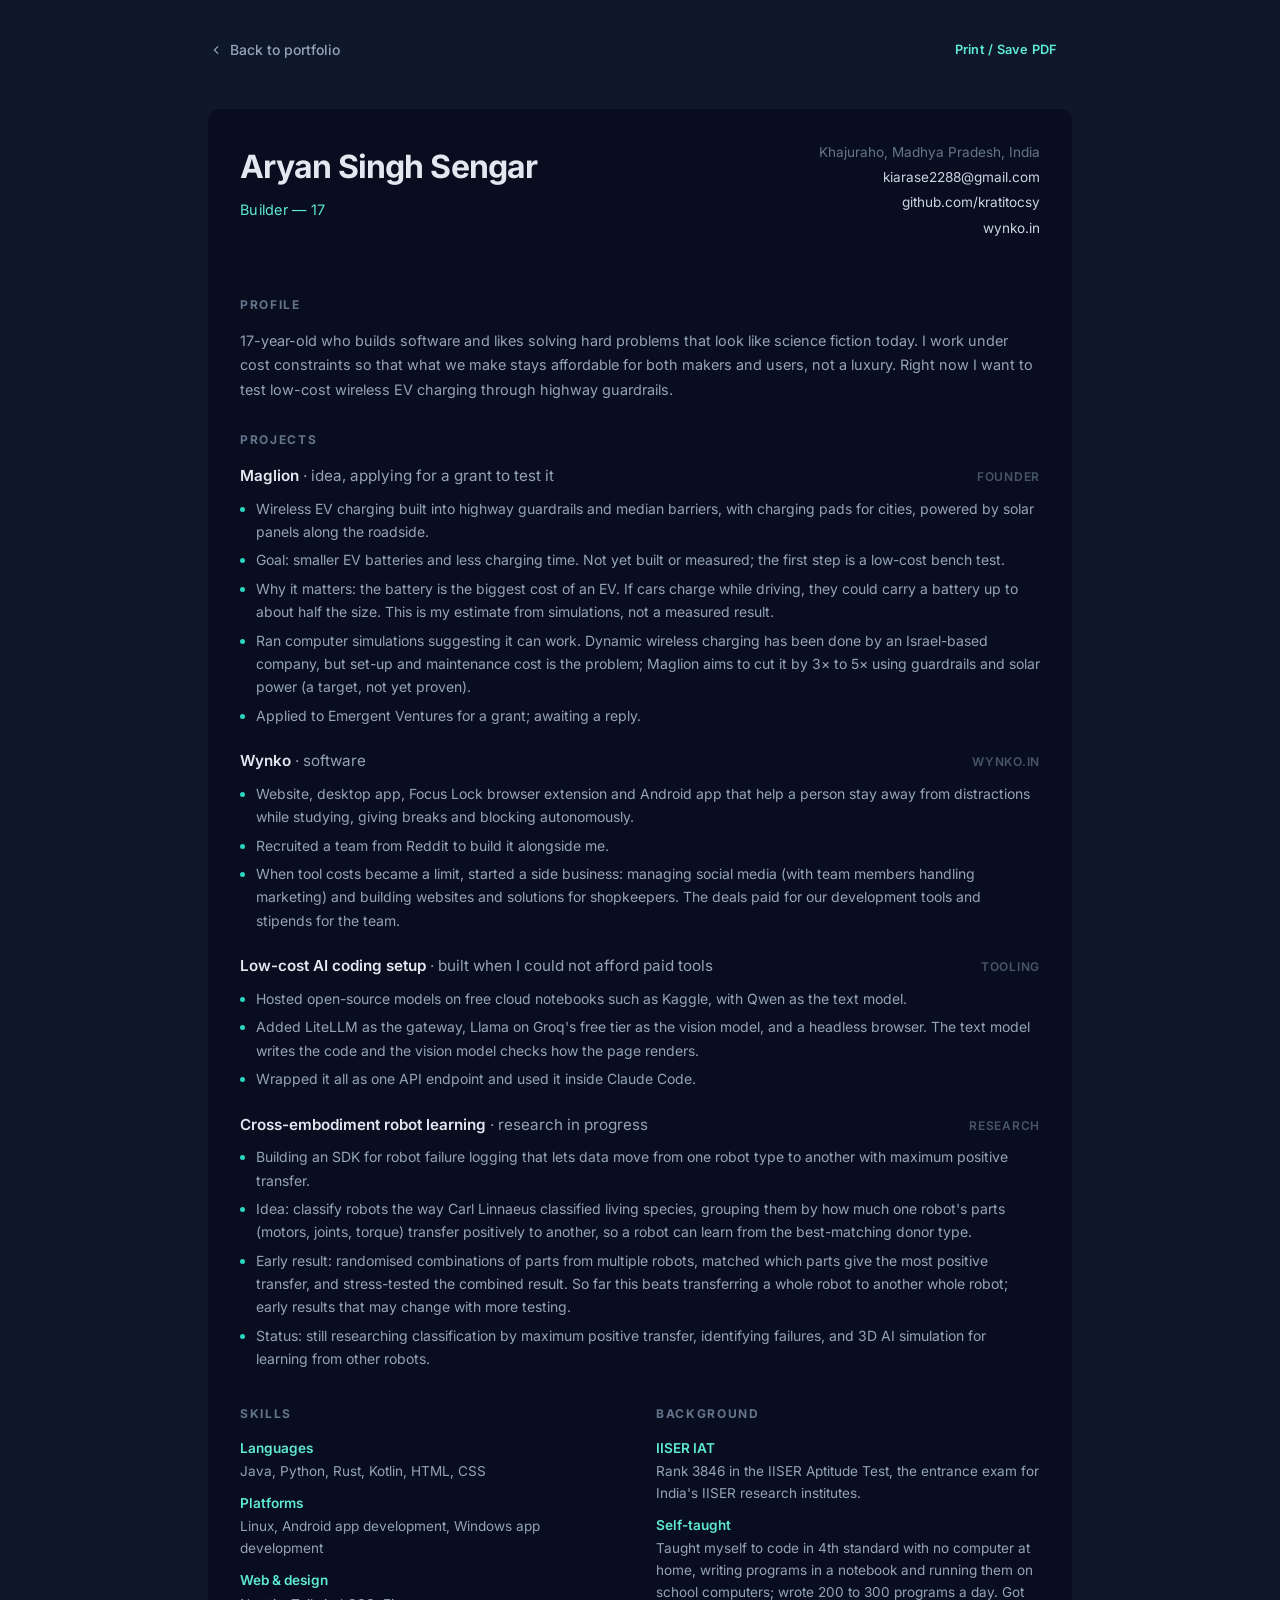
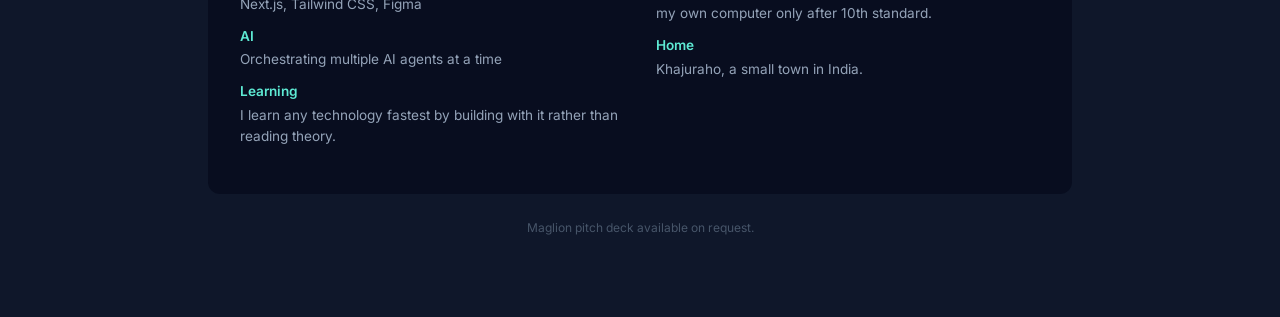
==== resume.html @ 1aa6e666 "Switch to sidebar layout with content from CV and Maglion deck New two-column design with a printabl" ====
<!DOCTYPE html>
<html lang="en">
<head>
  <meta charset="utf-8" />
  <meta name="viewport" content="width=device-width, initial-scale=1" />
  <title>Résumé — Aryan Singh Sengar</title>
  <meta name="description" content="Résumé of Aryan Singh Sengar: Maglion, Wynko, cross-embodiment robot learning, and a low-cost AI coding setup." />
  <meta name="theme-color" content="#0f172a" />
  <link rel="icon" type="image/svg+xml" href="favicon.svg" />
  <link rel="preload" href="assets/fonts/inter-var.woff2" as="font" type="font/woff2" crossorigin />
  <link rel="stylesheet" href="assets/css/style.css" />
  <link rel="stylesheet" href="assets/css/resume.css" />
</head>
<body class="resume-page">
  <div class="resume-shell">
    <a class="skip-link" href="#resume">Skip to Content</a>

    <nav class="resume-nav">
      <a href="index.html" class="resume-back">
        <svg xmlns="http://www.w3.org/2000/svg" viewBox="0 0 20 20" fill="currentColor" aria-hidden="true"><path d="M12.78 5.22a.75.75 0 0 1 0 1.06L9.06 10l3.72 3.72a.75.75 0 1 1-1.06 1.06l-4.25-4.25a.75.75 0 0 1 0-1.06l4.25-4.25a.75.75 0 0 1 1.06 0Z"/></svg>
        Back to portfolio
      </a>
      <button type="button" class="btn btn-primary" id="print-resume">Print / Save PDF</button>
    </nav>

    <main id="resume" class="resume">
      <header class="resume-head">
        <div>
          <h1>Aryan Singh Sengar</h1>
          <p class="resume-role">Builder — 17</p>
        </div>
        <ul class="resume-contact">
          <li>Khajuraho, Madhya Pradesh, India</li>
          <li><a href="mailto:kiarase2288@gmail.com">kiarase2288@gmail.com</a></li>
          <li><a href="https://github.com/kratitocsy" target="_blank" rel="noreferrer noopener">github.com/kratitocsy</a></li>
          <li><a href="https://wynko.in" target="_blank" rel="noreferrer noopener">wynko.in</a></li>
        </ul>
      </header>

      <section class="resume-section">
        <h2>Profile</h2>
        <p>
          17-year-old who builds software and likes solving hard problems that look like science
          fiction today. I work under cost constraints so that what we make stays affordable for
          both makers and users, not a luxury. Right now I want to test low-cost wireless EV
          charging through highway guardrails.
        </p>
      </section>

      <section class="resume-section">
        <h2>Projects</h2>

        <article class="resume-item">
          <div class="resume-item-head">
            <h3>Maglion <span>· idea, applying for a grant to test it</span></h3>
            <p>Founder</p>
          </div>
          <ul class="resume-bullets">
            <li>Wireless EV charging built into highway guardrails and median barriers, with charging pads for cities, powered by solar panels along the roadside.</li>
            <li>Goal: smaller EV batteries and less charging time. Not yet built or measured; the first step is a low-cost bench test.</li>
            <li>Why it matters: the battery is the biggest cost of an EV. If cars charge while driving, they could carry a battery up to about half the size. This is my estimate from simulations, not a measured result.</li>
            <li>Ran computer simulations suggesting it can work. Dynamic wireless charging has been done by an Israel-based company, but set-up and maintenance cost is the problem; Maglion aims to cut it by 3× to 5× using guardrails and solar power (a target, not yet proven).</li>
            <li>Applied to Emergent Ventures for a grant; awaiting a reply.</li>
          </ul>
        </article>

        <article class="resume-item">
          <div class="resume-item-head">
            <h3>Wynko <span>· software</span></h3>
            <p><a href="https://wynko.in" target="_blank" rel="noreferrer noopener">wynko.in</a></p>
          </div>
          <ul class="resume-bullets">
            <li>Website, desktop app, Focus Lock browser extension and Android app that help a person stay away from distractions while studying, giving breaks and blocking autonomously.</li>
            <li>Recruited a team from Reddit to build it alongside me.</li>
            <li>When tool costs became a limit, started a side business: managing social media (with team members handling marketing) and building websites and solutions for shopkeepers. The deals paid for our development tools and stipends for the team.</li>
          </ul>
        </article>

        <article class="resume-item">
          <div class="resume-item-head">
            <h3>Low-cost AI coding setup <span>· built when I could not afford paid tools</span></h3>
            <p>Tooling</p>
          </div>
          <ul class="resume-bullets">
            <li>Hosted open-source models on free cloud notebooks such as Kaggle, with Qwen as the text model.</li>
            <li>Added LiteLLM as the gateway, Llama on Groq's free tier as the vision model, and a headless browser. The text model writes the code and the vision model checks how the page renders.</li>
            <li>Wrapped it all as one API endpoint and used it inside Claude Code.</li>
          </ul>
        </article>

        <article class="resume-item">
          <div class="resume-item-head">
            <h3>Cross-embodiment robot learning <span>· research in progress</span></h3>
            <p>Research</p>
          </div>
          <ul class="resume-bullets">
            <li>Building an SDK for robot failure logging that lets data move from one robot type to another with maximum positive transfer.</li>
            <li>Idea: classify robots the way Carl Linnaeus classified living species, grouping them by how much one robot's parts (motors, joints, torque) transfer positively to another, so a robot can learn from the best-matching donor type.</li>
            <li>Early result: randomised combinations of parts from multiple robots, matched which parts give the most positive transfer, and stress-tested the combined result. So far this beats transferring a whole robot to another whole robot; early results that may change with more testing.</li>
            <li>Status: still researching classification by maximum positive transfer, identifying failures, and 3D AI simulation for learning from other robots.</li>
          </ul>
        </article>
      </section>

      <section class="resume-section resume-columns">
        <div>
          <h2>Skills</h2>
          <dl class="resume-skills">
            <dt>Languages</dt>
            <dd>Java, Python, Rust, Kotlin, HTML, CSS</dd>
            <dt>Platforms</dt>
            <dd>Linux, Android app development, Windows app development</dd>
            <dt>Web &amp; design</dt>
            <dd>Next.js, Tailwind CSS, Figma</dd>
            <dt>AI</dt>
            <dd>Orchestrating multiple AI agents at a time</dd>
            <dt>Learning</dt>
            <dd>I learn any technology fastest by building with it rather than reading theory.</dd>
          </dl>
        </div>
        <div>
          <h2>Background</h2>
          <dl class="resume-skills">
            <dt>IISER IAT</dt>
            <dd>Rank 3846 in the IISER Aptitude Test, the entrance exam for India's IISER research institutes.</dd>
            <dt>Self-taught</dt>
            <dd>Taught myself to code in 4th standard with no computer at home, writing programs in a notebook and running them on school computers; wrote 200 to 300 programs a day. Got my own computer only after 10th standard.</dd>
            <dt>Home</dt>
            <dd>Khajuraho, a small town in India.</dd>
          </dl>
        </div>
      </section>
    </main>

    <footer class="resume-footer">
      <p>Maglion pitch deck available on request.</p>
    </footer>
  </div>

  <script>
    document.getElementById('print-resume').addEventListener('click', function () {
      window.print();
    });
  </script>
</body>
</html>
---- assets/css/style.css ----
@font-face {
  font-family: 'Inter';
  font-style: normal;
  font-weight: 100 900;
  font-display: swap;
  src: url('../fonts/inter-var.woff2') format('woff2-variations');
}

:root {
  --slate-900: 15 23 42;
  --slate-800: 30 41 59;
  --slate-700: 51 65 85;
  --slate-600: 71 85 105;
  --slate-500: 100 116 139;
  --slate-400: 148 163 184;
  --slate-300: 203 213 225;
  --slate-200: 226 232 240;
  --teal-300: 94 234 212;
  --teal-400: 45 212 191;
  --teal-900: 19 78 74;

  --bg: rgb(var(--slate-900));
  --text: rgb(var(--slate-400));
  --text-strong: rgb(var(--slate-200));
  --accent: rgb(var(--teal-300));
  --rule: rgb(var(--slate-600));

  --shell-max: 1280px;
  --pad-x: 1.5rem;
  --pad-y: 3rem;

  --ease: cubic-bezier(0.22, 1, 0.36, 1);

  --arrow: url("data:image/svg+xml,%3Csvg xmlns='http://www.w3.org/2000/svg' viewBox='0 0 20 20'%3E%3Cpath fill='black' fill-rule='evenodd' d='M5.22 14.78a.75.75 0 0 0 1.06 0l7.22-7.22v5.69a.75.75 0 0 0 1.5 0v-7.5a.75.75 0 0 0-.75-.75h-7.5a.75.75 0 0 0 0 1.5h5.69l-7.22 7.22a.75.75 0 0 0 0 1.06Z' clip-rule='evenodd'/%3E%3C/svg%3E");
}

@media (min-width: 768px) {
  :root { --pad-x: 3rem; --pad-y: 4rem; }
}

*,
*::before,
*::after { box-sizing: border-box; }

html {
  line-height: 1.5;
  -webkit-text-size-adjust: 100%;
  scroll-behavior: smooth;
}

body {
  margin: 0;
  background-color: var(--bg);
  color: var(--text);
  font-family: 'Inter', -apple-system, BlinkMacSystemFont, 'Segoe UI', Helvetica, Arial, sans-serif;
  font-size: 1rem;
  line-height: 1.625;
  -webkit-font-smoothing: antialiased;
  -moz-osx-font-smoothing: grayscale;
  overflow-x: hidden;
}

::selection {
  background-color: rgb(var(--teal-300));
  color: rgb(var(--teal-900));
}

h1, h2, h3, p, ul, ol, figure { margin: 0; }
ul, ol { padding: 0; list-style: none; }
img { max-width: 100%; height: auto; display: block; }
a { color: inherit; text-decoration: none; }
button { font: inherit; color: inherit; background: none; border: 0; cursor: pointer; }

.sr-only {
  position: absolute;
  width: 1px;
  height: 1px;
  padding: 0;
  margin: -1px;
  overflow: hidden;
  clip: rect(0, 0, 0, 0);
  white-space: nowrap;
  border-width: 0;
}

.skip-link {
  position: absolute;
  left: 0;
  top: 0;
  z-index: 60;
  transform: translateY(-120%);
  background-color: #eab308;
  color: rgb(var(--slate-900));
  padding: 0.75rem 1rem;
  font-size: 0.875rem;
  font-weight: 700;
  text-transform: uppercase;
  letter-spacing: 0.1em;
  border-radius: 0.25rem;
  transition: transform 0.15s var(--ease);
}
.skip-link:focus-visible { transform: translateY(0); }

:focus-visible {
  outline: 2px solid rgb(var(--teal-300));
  outline-offset: 3px;
  border-radius: 2px;
}

.spotlight {
  pointer-events: none;
  position: fixed;
  inset: 0;
  z-index: 30;
  transition: background 300ms linear;
  background: radial-gradient(
    600px circle at var(--spot-x, 0px) var(--spot-y, 0px),
    rgba(29, 78, 216, 0.15),
    transparent 80%
  );
}

.shell {
  position: relative;
  margin: 0 auto;
  min-height: 100vh;
  max-width: var(--shell-max);
  padding: var(--pad-y) var(--pad-x);
}

.layout {
  animation: fade-up 0.8s var(--ease) both;
}

@keyframes fade-up {
  from { opacity: 0; transform: translateY(6px); }
  to { opacity: 1; transform: none; }
}

/* ---------- Masthead ---------- */

.masthead .name {
  font-size: 2.25rem;
  line-height: 1.1;
  font-weight: 700;
  letter-spacing: -0.025em;
  color: var(--text-strong);
}
.masthead .name a { color: inherit; }

.masthead .role {
  margin-top: 0.75rem;
  font-size: 1.125rem;
  font-weight: 500;
  letter-spacing: -0.025em;
  color: var(--text-strong);
}

.masthead .tagline {
  margin-top: 1rem;
  max-width: 20rem;
  line-height: 1.5;
}

.section-nav { display: none; }
.section-nav ul { margin-top: 4rem; width: max-content; }
.nav-link {
  display: flex;
  align-items: center;
  padding: 0.75rem 0;
}
.nav-indicator {
  margin-right: 1rem;
  display: block;
  height: 1px;
  width: 2rem;
  background-color: rgb(var(--slate-600));
  transition: width 0.2s var(--ease), background-color 0.2s var(--ease);
}
.nav-text {
  font-size: 0.75rem;
  font-weight: 700;
  line-height: 1rem;
  text-transform: uppercase;
  letter-spacing: 0.1em;
  color: rgb(var(--slate-500));
  transition: color 0.2s var(--ease);
}
.nav-link:hover .nav-indicator,
.nav-link:focus-visible .nav-indicator {
  width: 4rem;
  background-color: rgb(var(--slate-200));
}
.nav-link:hover .nav-text,
.nav-link:focus-visible .nav-text { color: var(--text-strong); }

.nav-link.is-active .nav-indicator {
  width: 4rem;
  background-color: rgb(var(--slate-200));
}
.nav-link.is-active .nav-text { color: var(--text-strong); }

.socials {
  margin-top: 2rem;
  margin-left: 0.25rem;
  display: flex;
  align-items: center;
  flex-wrap: wrap;
  gap: 0 1.25rem;
}
.socials li { flex-shrink: 0; }
.socials a {
  display: block;
  color: rgb(var(--slate-400));
  transition: color 0.2s var(--ease), transform 0.2s var(--ease);
}
.socials a:hover { color: var(--text-strong); transform: translateY(-2px); }
.socials svg { height: 1.5rem; width: 1.5rem; }

/* ---------- Content ---------- */

.content { padding-top: 6rem; }

.section {
  margin-bottom: 4rem;
  scroll-margin-top: 4rem;
}
.section:last-of-type { margin-bottom: 0; }

.section-head {
  position: sticky;
  top: 0;
  z-index: 20;
  margin: 0 calc(var(--pad-x) * -1) 1rem;
  width: 100vw;
  padding: 1.25rem var(--pad-x);
  background-color: rgba(var(--slate-900), 0.75);
  backdrop-filter: blur(12px);
  -webkit-backdrop-filter: blur(12px);
}
.section-head h2 {
  font-size: 0.875rem;
  font-weight: 700;
  line-height: 1.25rem;
  text-transform: uppercase;
  letter-spacing: 0.1em;
  color: var(--text-strong);
}

.prose p { margin-bottom: 1rem; }
.prose p:last-child { margin-bottom: 0; }
.prose a {
  font-weight: 500;
  color: var(--text-strong);
  transition: color 0.2s var(--ease);
}
.prose a:hover { color: var(--accent); }

/* ---------- Experience / Projects ---------- */

.entry-list > li { margin-bottom: 3rem; }
.entry-list > li:last-child { margin-bottom: 0; }

.entry,
.project,
.note {
  position: relative;
  transition: opacity 0.2s var(--ease);
}

.entry::before,
.project::before,
.note::before {
  content: "";
  position: absolute;
  inset: -1rem -1.5rem;
  z-index: 0;
  display: none;
  border-radius: 0.375rem;
  transition: background-color 0.2s var(--ease), box-shadow 0.2s var(--ease);
  pointer-events: none;
}

.entry { display: grid; gap: 0.5rem; padding-bottom: 0.25rem; }

.entry-date {
  z-index: 10;
  margin: 0.25rem 0 0.5rem;
  font-size: 0.75rem;
  font-weight: 600;
  line-height: 1rem;
  text-transform: uppercase;
  letter-spacing: 0.025em;
  color: rgb(var(--slate-500));
}

.entry-body { z-index: 10; }

.entry-link {
  display: inline-flex;
  align-items: baseline;
  font-weight: 500;
  line-height: 1.25;
  color: var(--text-strong);
}
.entry-link .entry-title { transition: color 0.2s var(--ease); }
.entry-link .entry-org { display: inline-block; }

.entry-link::after {
  content: "";
  display: inline-block;
  height: 0.72em;
  width: 0.72em;
  margin-left: 0.4rem;
  background-color: rgb(var(--slate-500));
  -webkit-mask: var(--arrow) center / contain no-repeat;
  mask: var(--arrow) center / contain no-repeat;
  transform: translateY(-0.05em);
  transition: transform 0.2s var(--ease), background-color 0.2s var(--ease);
}
.entry-link:hover::after,
.entry-link:focus-visible::after {
  transform: translate(-2px, -0.28em);
  background-color: var(--accent);
}

.entry-body h3,
.project-body h3,
.note-body h3 {
  font-size: 1rem;
  font-weight: 500;
  line-height: 1.375;
}
.entry-body > p { margin-top: 0.5rem; font-size: 0.875rem; line-height: 1.5; }

.pills {
  margin-top: 0.5rem;
  display: flex;
  flex-wrap: wrap;
}
.pills li {
  margin-right: 0.375rem;
  margin-top: 0.5rem;
  display: flex;
  align-items: center;
  border-radius: 9999px;
  background-color: rgba(var(--teal-400), 0.1);
  padding: 0.25rem 0.75rem;
  font-size: 0.75rem;
  font-weight: 500;
  line-height: 1.25rem;
  color: var(--accent);
}

.inline-link {
  position: relative;
  margin-top: 2rem;
  display: inline-flex;
  align-items: center;
  font-size: 0.875rem;
  font-weight: 600;
  color: var(--text-strong);
}
.inline-link span { display: inline-block; }
.inline-link svg {
  margin-left: 0.35rem;
  height: 0.875rem;
  width: 0.875rem;
  transition: transform 0.2s var(--ease);
}
.inline-link:hover { color: var(--accent); }
.inline-link:hover svg { transform: translate(2px, -2px); }

/* ---------- Projects ---------- */

.project { display: grid; gap: 1rem; padding-bottom: 0.25rem; }

.project-body { z-index: 10; }
.project-body p { margin-top: 0.5rem; font-size: 0.875rem; line-height: 1.5; }

.project-thumb {
  z-index: 10;
  width: 100%;
  aspect-ratio: 16 / 9;
  object-fit: cover;
  border-radius: 0.25rem;
  border: 2px solid rgba(var(--slate-200), 0.1);
  transition: border-color 0.2s var(--ease), transform 0.3s var(--ease);
}

.project:hover .project-thumb { border-color: rgba(var(--slate-200), 0.3); }

/* ---------- Notes ---------- */

.note { display: grid; grid-template-columns: 2fr 6fr; gap: 1rem; align-items: center; transition: opacity 0.2s var(--ease); }
.note-thumb {
  z-index: 10;
  width: 100%;
  aspect-ratio: 16 / 9;
  object-fit: cover;
  border-radius: 0.25rem;
  border: 2px solid rgba(var(--slate-200), 0.1);
  transition: border-color 0.2s var(--ease);
}
.note:hover .note-thumb { border-color: rgba(var(--slate-200), 0.3); }
.note-body { z-index: 10; }
.note-year {
  margin-top: -0.25rem;
  font-size: 0.875rem;
  font-weight: 600;
  line-height: 1.5rem;
}
.note-body h3 { margin-top: -0.25rem; }

/* ---------- Hover group dimming (pointer only) ---------- */

@media (min-width: 1024px) and (hover: hover) {
  .entry::before,
  .project::before,
  .note::before { display: block; }

  .entry-list:hover > li > .entry,
  .entry-list:hover > li > .project,
  .entry-list:hover > li > .note { opacity: 0.5; }

  .entry-list > li:hover > .entry,
  .entry-list > li:hover > .project,
  .entry-list > li:hover > .note { opacity: 1; }

  .entry-list > li:hover > .entry::before,
  .entry-list > li:hover > .project::before,
  .entry-list > li:hover > .note::before {
    background-color: rgba(var(--slate-800), 0.5);
    box-shadow: inset 0 1px 0 0 rgba(148, 163, 184, 0.1);
    filter: drop-shadow(0 10px 8px rgba(0, 0, 0, 0.04)) drop-shadow(0 4px 3px rgba(0, 0, 0, 0.1));
  }
}

/* ---------- Footer ---------- */

.site-footer {
  max-width: 28rem;
  margin-top: 4rem;
  padding-bottom: 4rem;
  font-size: 0.875rem;
  line-height: 1.6;
  color: rgb(var(--slate-500));
}
.site-footer a {
  font-weight: 500;
  color: rgb(var(--slate-400));
  transition: color 0.2s var(--ease);
}
.site-footer a:hover { color: var(--accent); }

.footer-status {
  margin-top: 1rem;
  display: flex;
  align-items: center;
  gap: 0.5rem;
  font-size: 0.75rem;
  letter-spacing: 0.05em;
  text-transform: uppercase;
  color: rgb(var(--slate-600));
}
.status-dot {
  height: 0.45rem;
  width: 0.45rem;
  border-radius: 9999px;
  background-color: rgb(var(--teal-400));
  box-shadow: 0 0 0 4px rgba(var(--teal-400), 0.15);
  animation: pulse 2.8s var(--ease) infinite;
}
@keyframes pulse {
  0%, 100% { box-shadow: 0 0 0 3px rgba(var(--teal-400), 0.16); }
  50% { box-shadow: 0 0 0 7px rgba(var(--teal-400), 0.03); }
}

/* ---------- Time travel ---------- */

.timetravel { position: fixed; right: 0.5rem; bottom: 0.5rem; z-index: 40; }

.timetravel-btn {
  display: inline-flex;
  align-items: center;
  padding: 1rem 0.5rem;
  color: rgb(var(--slate-400));
  transition: color 0.2s var(--ease), transform 0.3s var(--ease);
}
.timetravel-btn:hover { color: var(--accent); transform: translateY(-8px); }
.timetravel-orb {
  height: 2.6rem;
  width: 2.6rem;
  color: rgb(var(--teal-400));
  filter: drop-shadow(0 0 12px rgba(var(--teal-400), 0.45));
  animation: orbit 14s linear infinite;
}
@keyframes orbit { to { transform: rotate(360deg); } }

.dialog {
  width: min(34rem, calc(100vw - 2rem));
  padding: 0;
  border: 1px solid rgba(var(--slate-200), 0.12);
  border-radius: 0.75rem;
  background-color: rgba(2, 6, 23, 0.92);
  color: var(--text);
  box-shadow: 0 30px 80px -20px rgba(0, 0, 0, 0.8);
  opacity: 0;
  transform: translateY(12px) scale(0.98);
  transition: opacity 0.35s var(--ease), transform 0.35s var(--ease);
}
.dialog[open] { opacity: 1; transform: translateY(0) scale(1); }
.dialog::backdrop {
  background-color: rgba(2, 6, 23, 0.7);
  backdrop-filter: blur(6px);
  -webkit-backdrop-filter: blur(6px);
}

.dialog-inner { position: relative; padding: 2rem; }
.dialog-close {
  position: absolute;
  right: 1rem;
  top: 1rem;
  padding: 0.25rem;
  border-radius: 0.375rem;
  color: rgb(var(--slate-500));
  transition: color 0.2s var(--ease), background-color 0.2s var(--ease);
}
.dialog-close:hover { color: var(--text-strong); background-color: rgba(var(--slate-800), 0.8); }
.dialog-close svg { height: 1.25rem; width: 1.25rem; }

.dialog-eyebrow {
  font-size: 0.7rem;
  font-weight: 700;
  text-transform: uppercase;
  letter-spacing: 0.16em;
  color: var(--accent);
}
.dialog h2 {
  margin-top: 0.5rem;
  font-size: 1.5rem;
  font-weight: 600;
  letter-spacing: -0.02em;
  color: var(--text-strong);
}
.dialog-copy { margin-top: 0.75rem; font-size: 0.9rem; }

.timeline { margin-top: 1.5rem; border-left: 1px solid rgba(var(--slate-700), 0.9); }
.timeline li {
  position: relative;
  padding: 0 0 1rem 1.25rem;
  font-size: 0.875rem;
}
.timeline li::before {
  content: "";
  position: absolute;
  left: -3px;
  top: 0.55rem;
  height: 5px;
  width: 5px;
  border-radius: 9999px;
  background-color: rgb(var(--slate-600));
}
.timeline li:last-child { padding-bottom: 0; }
.timeline li:last-child::before { background-color: var(--accent); }
.timeline span {
  display: block;
  font-size: 0.7rem;
  font-weight: 700;
  letter-spacing: 0.12em;
  color: rgb(var(--slate-500));
}
.timeline p { margin-top: 0.15rem; }
.timeline code {
  font-family: ui-monospace, SFMono-Regular, Menlo, monospace;
  font-size: 0.8em;
  color: var(--accent);
}

.dialog-actions { margin-top: 1.75rem; display: flex; flex-wrap: wrap; gap: 0.75rem; }
.btn {
  border-radius: 0.375rem;
  padding: 0.5rem 0.9rem;
  font-size: 0.8rem;
  font-weight: 600;
  letter-spacing: 0.02em;
  transition: background-color 0.2s var(--ease), color 0.2s var(--ease), border-color 0.2s var(--ease);
}
.btn-primary {
  background-color: rgba(var(--teal-400), 0.12);
  color: var(--accent);
  border: 1px solid rgba(var(--teal-400), 0.35);
}
.btn-primary:hover { background-color: rgba(var(--teal-400), 0.22); }
.btn-primary[aria-pressed="true"] {
  background-color: rgb(var(--teal-300));
  color: rgb(var(--teal-900));
  border-color: rgb(var(--teal-300));
}
.btn-ghost {
  border: 1px solid rgba(var(--slate-600), 0.7);
  color: rgb(var(--slate-300));
}
.btn-ghost:hover { border-color: rgb(var(--slate-400)); color: var(--text-strong); }

/* ---------- CRT retro mode ---------- */

body.retro {
  --bg: #04150f;
  --text: #7dffb2;
  --text-strong: #c7ffdd;
  --accent: #7dffb2;
}
body.retro .shell,
body.retro .timetravel {
  text-shadow: 0 0 6px rgba(125, 255, 178, 0.45);
}
body.retro::after {
  content: "";
  position: fixed;
  inset: 0;
  z-index: 50;
  pointer-events: none;
  background: repeating-linear-gradient(
    to bottom,
    rgba(0, 0, 0, 0.22) 0px,
    rgba(0, 0, 0, 0.22) 1px,
    transparent 1px,
    transparent 3px
  );
  mix-blend-mode: multiply;
}
body.retro .spotlight { background: radial-gradient(700px circle at 50% 0%, rgba(45, 212, 191, 0.12), transparent 70%); }
body.retro .pills li { background-color: rgba(125, 255, 178, 0.12); }

/* ---------- Responsive ---------- */

@media (min-width: 640px) {
  .masthead .name { font-size: 3rem; }
  .masthead .role { font-size: 1.25rem; }
  .section { margin-bottom: 6rem; }
  .entry { grid-template-columns: repeat(8, minmax(0, 1fr)); column-gap: 2rem; }
  .entry-date { grid-column: span 2; }
  .entry-body { grid-column: span 6; }
  .project { grid-template-columns: repeat(8, minmax(0, 1fr)); column-gap: 2rem; }
  .project-body { order: 2; grid-column: span 6; }
  .project-thumb { order: 1; grid-column: span 2; transform: translateY(0.25rem); }
  .site-footer { padding-bottom: 0; }
}

@media (min-width: 768px) {
  .section { margin-bottom: 6rem; }
  .project, .entry { column-gap: 1rem; }
}

@media (min-width: 1024px) {
  .shell { padding-top: 0; padding-bottom: 0; }
  .layout {
    display: flex;
    justify-content: space-between;
    gap: 1rem;
  }

  .masthead {
    position: sticky;
    top: 0;
    display: flex;
    flex-direction: column;
    justify-content: space-between;
    max-height: 100vh;
    width: 48%;
    padding: 6rem 0;
    flex-shrink: 0;
  }
  .section-nav { display: block; }

  .spotlight { position: absolute; }

  .content {
    width: 52%;
    padding: 6rem 0;
  }

  .section { margin-bottom: 9rem; scroll-margin-top: 6rem; }
  .section-head {
    position: relative;
    top: auto;
    margin: 0;
    width: 100%;
    padding: 0;
    background: none;
    backdrop-filter: none;
    -webkit-backdrop-filter: none;
    opacity: 0;
    height: 0;
    overflow: hidden;
  }

  .entry::before,
  .project::before,
  .note::before { inset: -1rem -1.5rem; }

  .timetravel { right: 0; bottom: 0; }
}

@media (min-width: 1280px) {
  .section-head { opacity: 0; }
}

@media (prefers-reduced-motion: reduce) {
  html { scroll-behavior: auto; }
  *, *::before, *::after {
    animation-duration: 0.001ms !important;
    animation-iteration-count: 1 !important;
    transition-duration: 0.001ms !important;
  }
}

/* ---------- Story entries (no thumbnail) ---------- */

.note.no-thumb { grid-template-columns: 1fr; }
.note-body p:not(.note-year) { margin-top: 0.5rem; font-size: 0.875rem; line-height: 1.5; }
---- assets/css/resume.css ----
.resume-page {
  background-color: var(--bg);
  color: var(--text);
}

.resume-shell {
  margin: 0 auto;
  max-width: 60rem;
  padding: 2rem var(--pad-x) 5rem;
}

.resume-nav {
  display: flex;
  align-items: center;
  justify-content: space-between;
  gap: 1rem;
  padding-bottom: 2.5rem;
  flex-wrap: wrap;
}

.resume-back {
  display: inline-flex;
  align-items: center;
  gap: 0.35rem;
  font-size: 0.875rem;
  font-weight: 500;
  color: rgb(var(--slate-400));
  transition: color 0.2s var(--ease);
}
.resume-back:hover { color: var(--accent); }
.resume-back svg { height: 1rem; width: 1rem; }

.resume {
  border: 1px solid rgba(var(--slate-200), 0.1);
  border-radius: 0.75rem;
  background-color: rgba(2, 6, 23, 0.55);
  padding: 2rem;
}

.resume-head {
  display: flex;
  flex-wrap: wrap;
  align-items: flex-start;
  justify-content: space-between;
  gap: 1.5rem;
  padding-bottom: 1.75rem;
  border-bottom: 1px solid rgba(var(--slate-700), 0.8);
}

.resume-head h1 {
  font-size: 2rem;
  font-weight: 700;
  letter-spacing: -0.03em;
  color: var(--text-strong);
}
.resume-role {
  margin-top: 0.35rem;
  font-size: 0.9rem;
  letter-spacing: 0.02em;
  color: var(--accent);
}

.resume-contact {
  display: grid;
  gap: 0.2rem;
  font-size: 0.85rem;
  text-align: right;
  color: rgb(var(--slate-500));
}
.resume-contact a { color: rgb(var(--slate-300)); }
.resume-contact a:hover { color: var(--accent); }

.resume-section { padding-top: 1.75rem; }
.resume-section h2 {
  font-size: 0.75rem;
  font-weight: 700;
  text-transform: uppercase;
  letter-spacing: 0.14em;
  color: rgb(var(--slate-500));
  margin-bottom: 0.9rem;
}
.resume-section > p { font-size: 0.9rem; line-height: 1.7; }

.resume-item { margin-bottom: 1.4rem; }
.resume-item:last-child { margin-bottom: 0; }

.resume-item-head {
  display: flex;
  flex-wrap: wrap;
  align-items: baseline;
  justify-content: space-between;
  gap: 0.5rem;
}
.resume-item-head h3 {
  font-size: 0.95rem;
  font-weight: 600;
  color: var(--text-strong);
}
.resume-item-head h3 span { font-weight: 400; color: rgb(var(--slate-400)); }
.resume-item-head p {
  font-size: 0.75rem;
  font-weight: 600;
  text-transform: uppercase;
  letter-spacing: 0.06em;
  color: rgb(var(--slate-600));
}

.resume-bullets {
  margin: 0.5rem 0 0;
  padding-left: 1rem;
  list-style: disc;
  font-size: 0.875rem;
  line-height: 1.65;
}
.resume-bullets li { margin-bottom: 0.35rem; }
.resume-bullets li::marker { color: rgb(var(--teal-400)); }

.resume-text { margin-top: 0.4rem; font-size: 0.875rem; line-height: 1.65; }

.resume-columns {
  display: grid;
  gap: 2rem;
  grid-template-columns: repeat(auto-fit, minmax(18rem, 1fr));
}

.resume-skills { font-size: 0.85rem; line-height: 1.6; }
.resume-skills dt {
  margin-top: 0.65rem;
  font-weight: 600;
  color: var(--accent);
}
.resume-skills dt:first-child { margin-top: 0; }
.resume-skills dd { margin: 0.1rem 0 0; color: rgb(var(--slate-400)); }

.resume-footer {
  padding-top: 1.5rem;
  font-size: 0.75rem;
  text-align: center;
  color: rgb(var(--slate-600));
}

@media print {
  :root { --bg: #ffffff; --text: #334155; --text-strong: #0f172a; --accent: #0f766e; }
  .resume-page { background: #fff; }
  .resume-nav, .resume-footer { display: none; }
  .resume-shell { max-width: none; padding: 0; }
  .resume { border: 0; border-radius: 0; background: #fff; padding: 0; }
  .resume-head { border-bottom: 1px solid #cbd5e1; }
  .resume-section { break-inside: avoid; }
  .resume-item { break-inside: avoid; }
  a { text-decoration: none; color: inherit; }
}
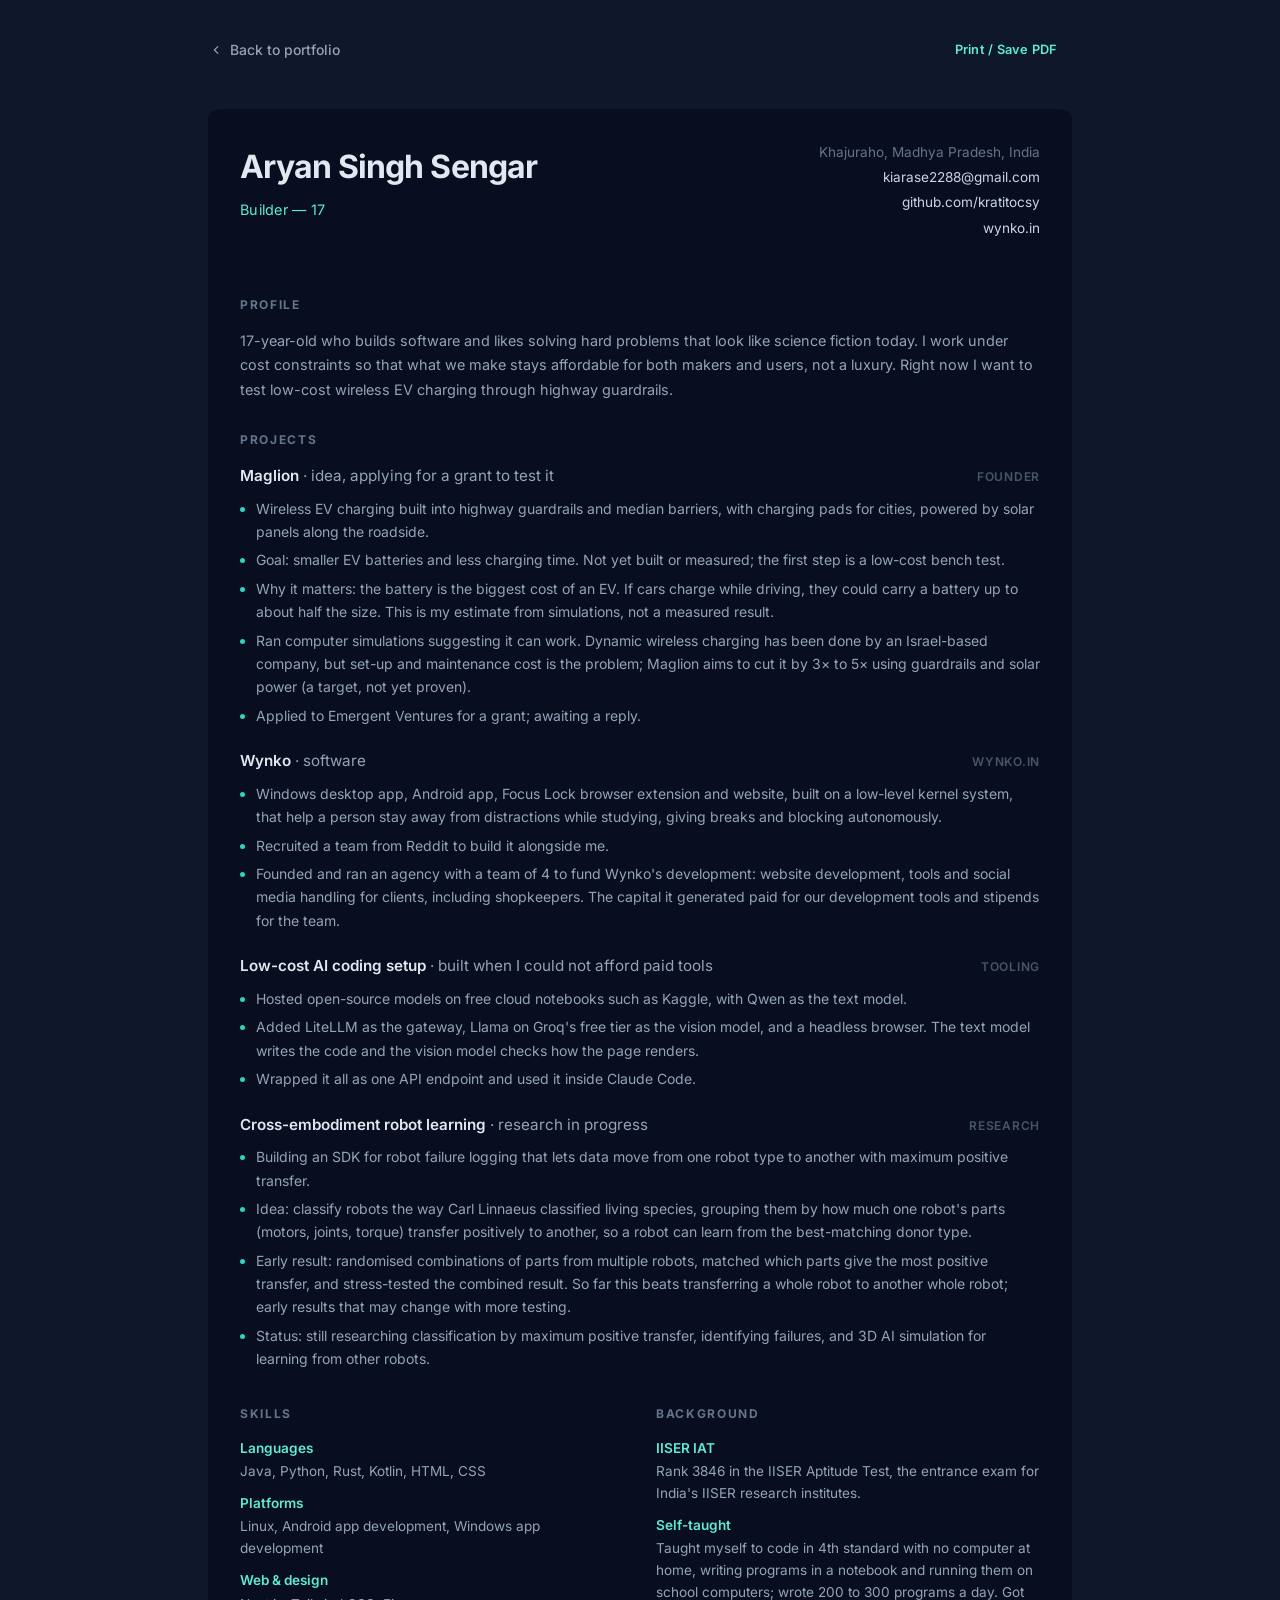
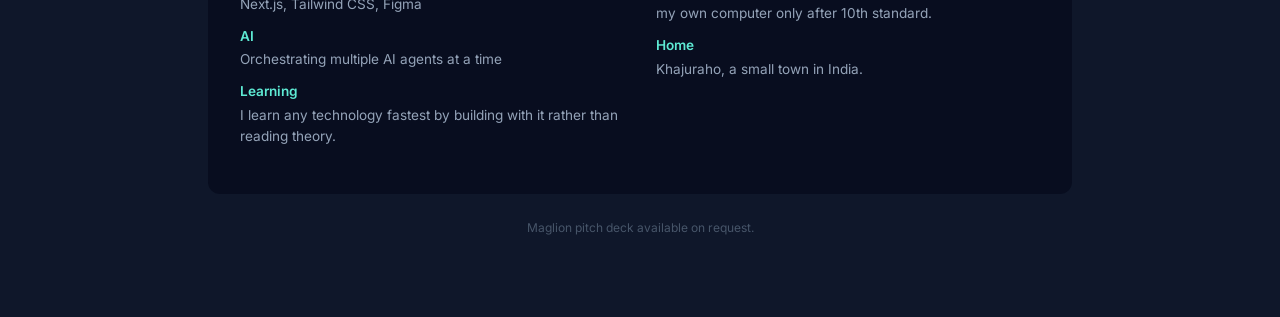
==== commit 5ed831b7: "Add agency and Wynko platform details Agency with a team of 4 funded Wynko's development; Wynko span" ====
--- a/resume.html
+++ b/resume.html
@@ -70,9 +70,9 @@
             <p><a href="https://wynko.in" target="_blank" rel="noreferrer noopener">wynko.in</a></p>
           </div>
           <ul class="resume-bullets">
-            <li>Website, desktop app, Focus Lock browser extension and Android app that help a person stay away from distractions while studying, giving breaks and blocking autonomously.</li>
+            <li>Windows desktop app, Android app, Focus Lock browser extension and website, built on a low-level kernel system, that help a person stay away from distractions while studying, giving breaks and blocking autonomously.</li>
             <li>Recruited a team from Reddit to build it alongside me.</li>
-            <li>When tool costs became a limit, started a side business: managing social media (with team members handling marketing) and building websites and solutions for shopkeepers. The deals paid for our development tools and stipends for the team.</li>
+            <li>Founded and ran an agency with a team of 4 to fund Wynko's development: website development, tools and social media handling for clients, including shopkeepers. The capital it generated paid for our development tools and stipends for the team.</li>
           </ul>
         </article>
 
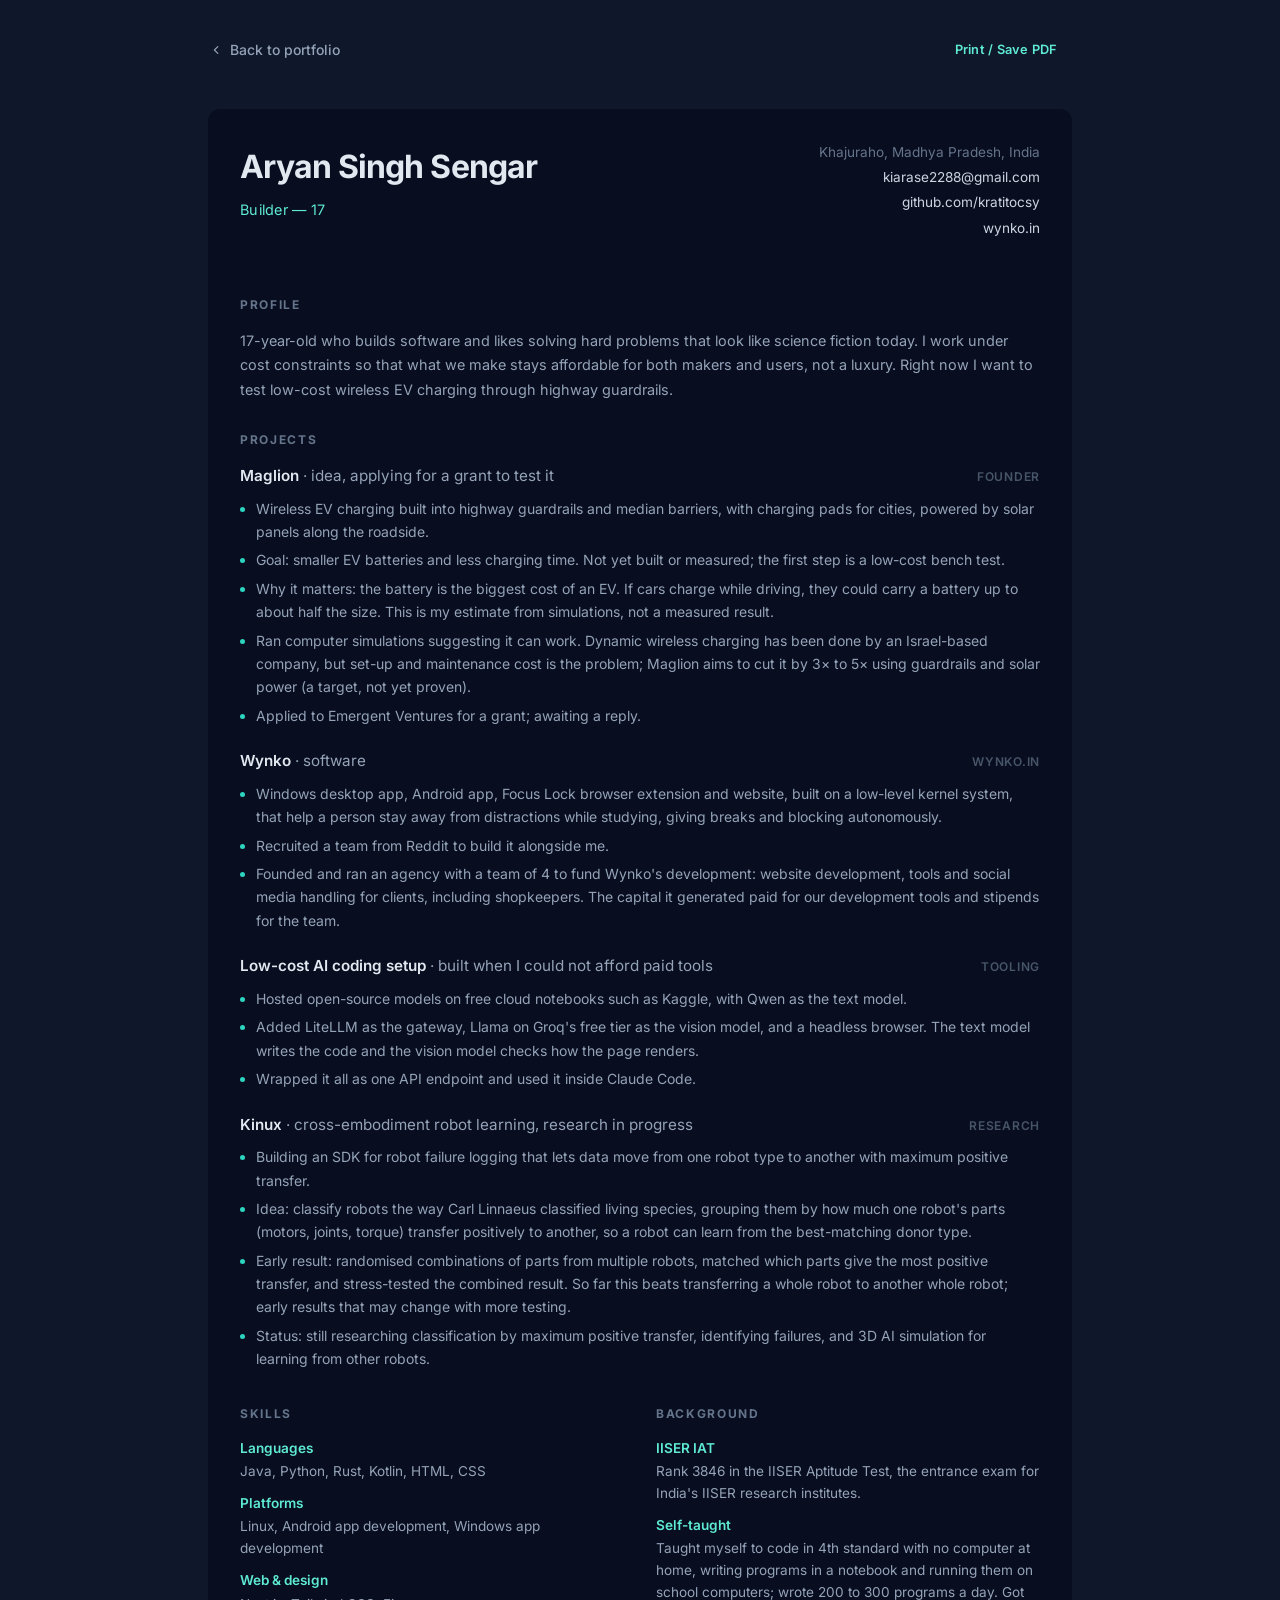
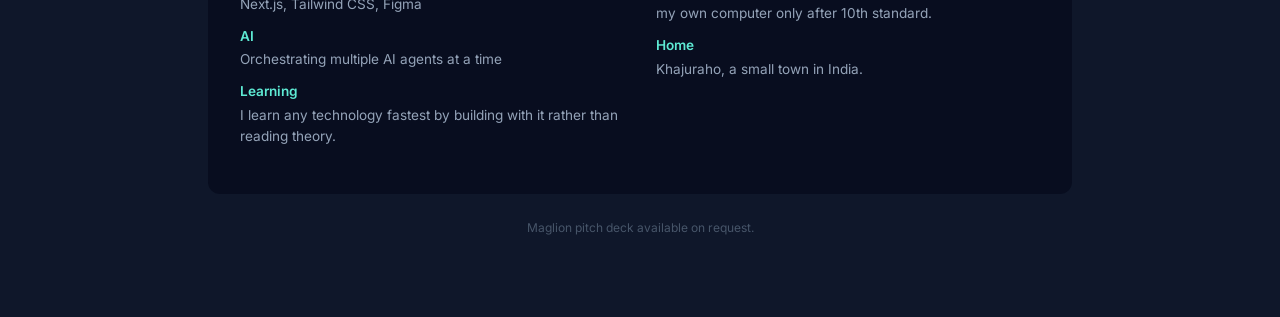
==== commit 8db3374e: "Name the robot learning research Kinux and add its logo Co-Authored-By: Claude Opus 5.5 <noreply@ant" ====
--- a/resume.html
+++ b/resume.html
@@ -4,7 +4,7 @@
   <meta charset="utf-8" />
   <meta name="viewport" content="width=device-width, initial-scale=1" />
   <title>Résumé — Aryan Singh Sengar</title>
-  <meta name="description" content="Résumé of Aryan Singh Sengar: Maglion, Wynko, cross-embodiment robot learning, and a low-cost AI coding setup." />
+  <meta name="description" content="Résumé of Aryan Singh Sengar: Maglion, Wynko, Kinux (cross-embodiment robot learning), and a low-cost AI coding setup." />
   <meta name="theme-color" content="#0f172a" />
   <link rel="icon" type="image/svg+xml" href="favicon.svg" />
   <link rel="preload" href="assets/fonts/inter-var.woff2" as="font" type="font/woff2" crossorigin />
@@ -90,7 +90,7 @@
 
         <article class="resume-item">
           <div class="resume-item-head">
-            <h3>Cross-embodiment robot learning <span>· research in progress</span></h3>
+            <h3>Kinux <span>· cross-embodiment robot learning, research in progress</span></h3>
             <p>Research</p>
           </div>
           <ul class="resume-bullets">
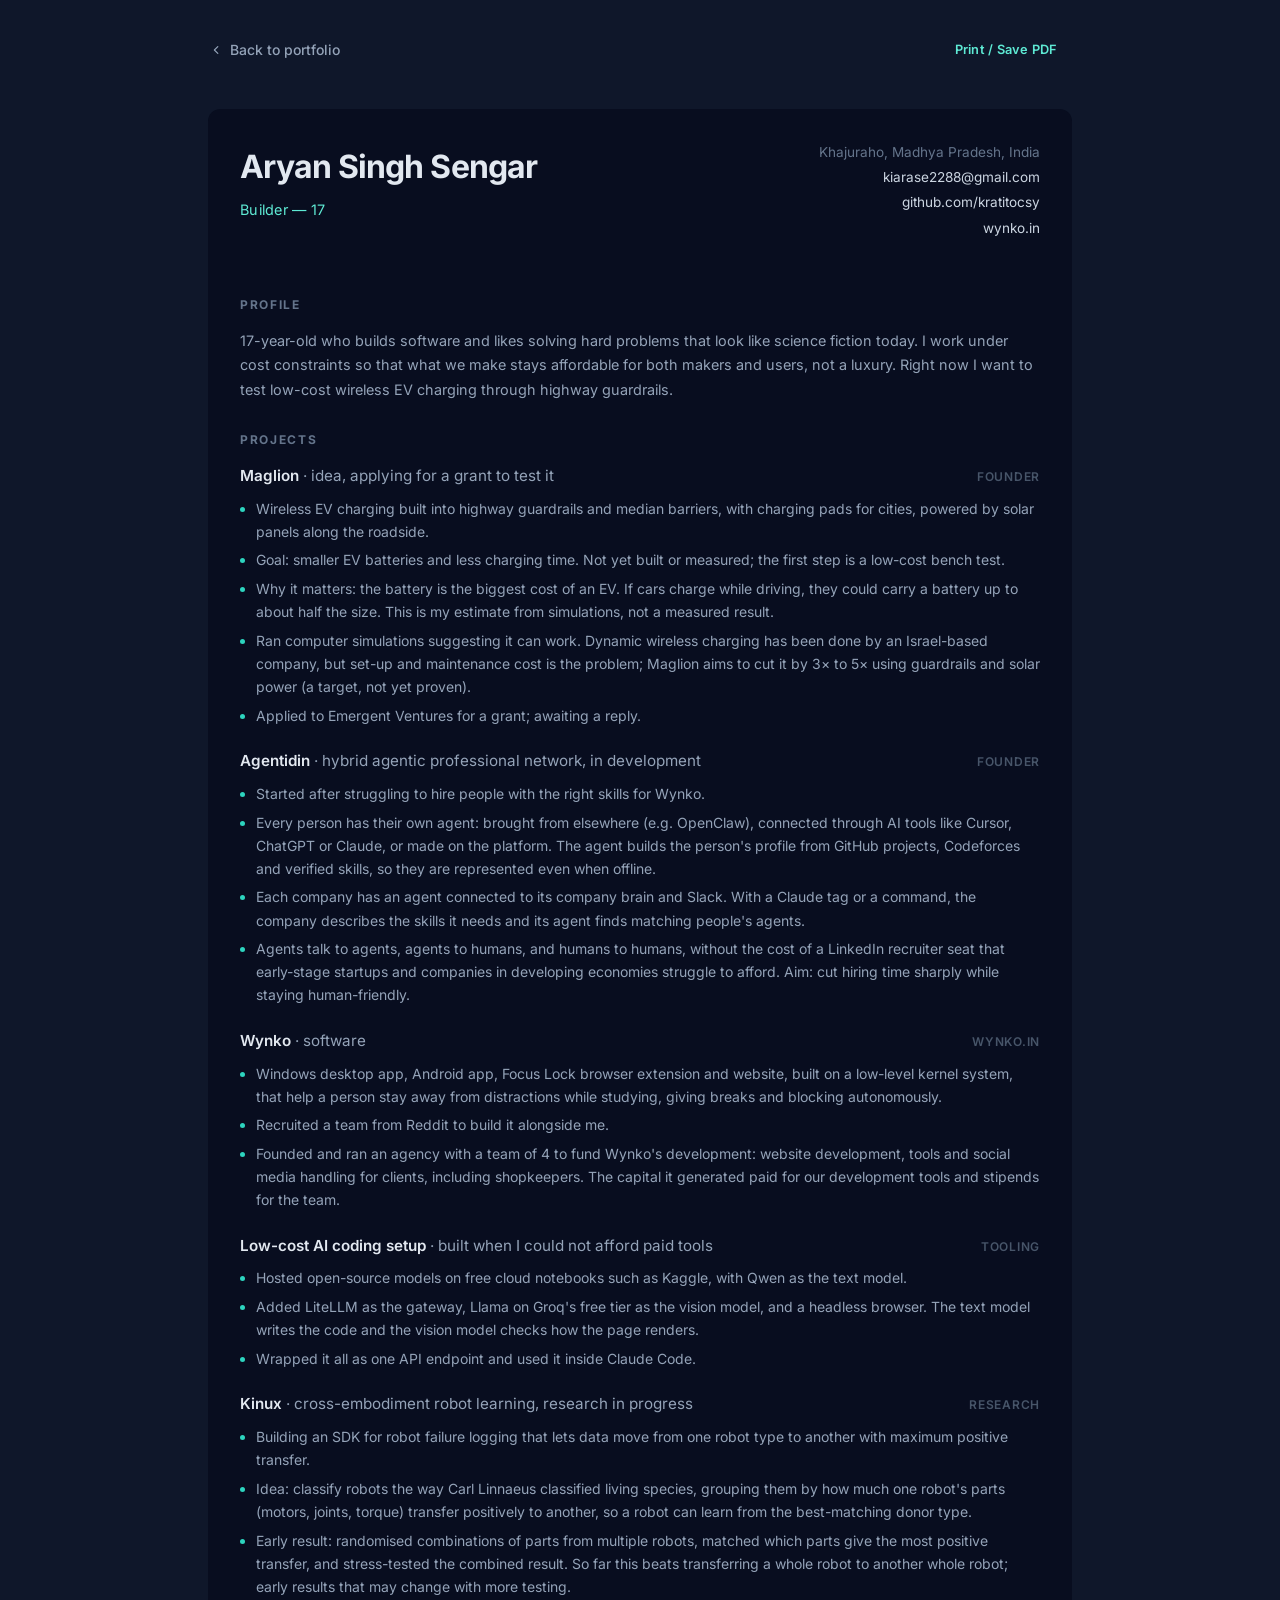
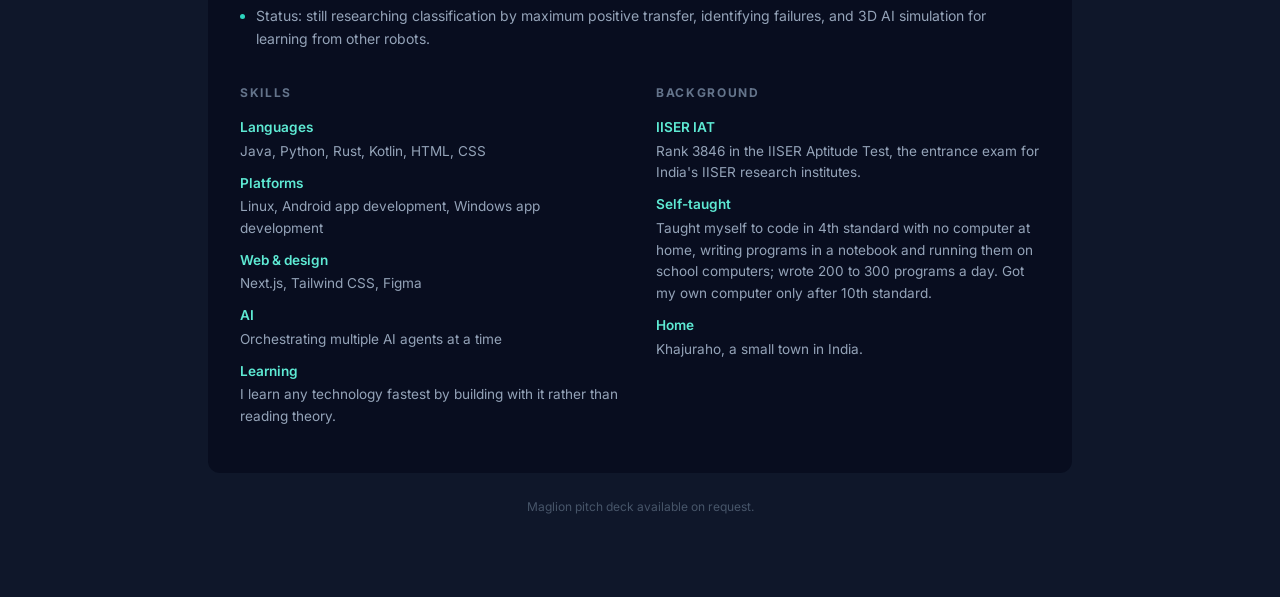
==== commit f3ae4ba0: "Add Agentidin, a hybrid agentic professional network New project and experience entries, logo with t" ====
--- a/resume.html
+++ b/resume.html
@@ -4,7 +4,7 @@
   <meta charset="utf-8" />
   <meta name="viewport" content="width=device-width, initial-scale=1" />
   <title>Résumé — Aryan Singh Sengar</title>
-  <meta name="description" content="Résumé of Aryan Singh Sengar: Maglion, Wynko, Kinux (cross-embodiment robot learning), and a low-cost AI coding setup." />
+  <meta name="description" content="Résumé of Aryan Singh Sengar: Maglion, Agentidin, Wynko, Kinux (cross-embodiment robot learning), and a low-cost AI coding setup." />
   <meta name="theme-color" content="#0f172a" />
   <link rel="icon" type="image/svg+xml" href="favicon.svg" />
   <link rel="preload" href="assets/fonts/inter-var.woff2" as="font" type="font/woff2" crossorigin />
@@ -61,6 +61,19 @@
             <li>Why it matters: the battery is the biggest cost of an EV. If cars charge while driving, they could carry a battery up to about half the size. This is my estimate from simulations, not a measured result.</li>
             <li>Ran computer simulations suggesting it can work. Dynamic wireless charging has been done by an Israel-based company, but set-up and maintenance cost is the problem; Maglion aims to cut it by 3× to 5× using guardrails and solar power (a target, not yet proven).</li>
             <li>Applied to Emergent Ventures for a grant; awaiting a reply.</li>
+          </ul>
+        </article>
+
+        <article class="resume-item">
+          <div class="resume-item-head">
+            <h3>Agentidin <span>· hybrid agentic professional network, in development</span></h3>
+            <p>Founder</p>
+          </div>
+          <ul class="resume-bullets">
+            <li>Started after struggling to hire people with the right skills for Wynko.</li>
+            <li>Every person has their own agent: brought from elsewhere (e.g. OpenClaw), connected through AI tools like Cursor, ChatGPT or Claude, or made on the platform. The agent builds the person's profile from GitHub projects, Codeforces and verified skills, so they are represented even when offline.</li>
+            <li>Each company has an agent connected to its company brain and Slack. With a Claude tag or a command, the company describes the skills it needs and its agent finds matching people's agents.</li>
+            <li>Agents talk to agents, agents to humans, and humans to humans, without the cost of a LinkedIn recruiter seat that early-stage startups and companies in developing economies struggle to afford. Aim: cut hiring time sharply while staying human-friendly.</li>
           </ul>
         </article>
 
--- a/assets/css/style.css
+++ b/assets/css/style.css
@@ -720,3 +720,7 @@
 
 .note.no-thumb { grid-template-columns: 1fr; }
 .note-body p:not(.note-year) { margin-top: 0.5rem; font-size: 0.875rem; line-height: 1.5; }
+
+/* Logo thumbnails sit straight on the page, no frame */
+.project-thumb.logo-thumb { object-fit: contain; border-color: transparent; }
+.project:hover .project-thumb.logo-thumb { border-color: transparent; }
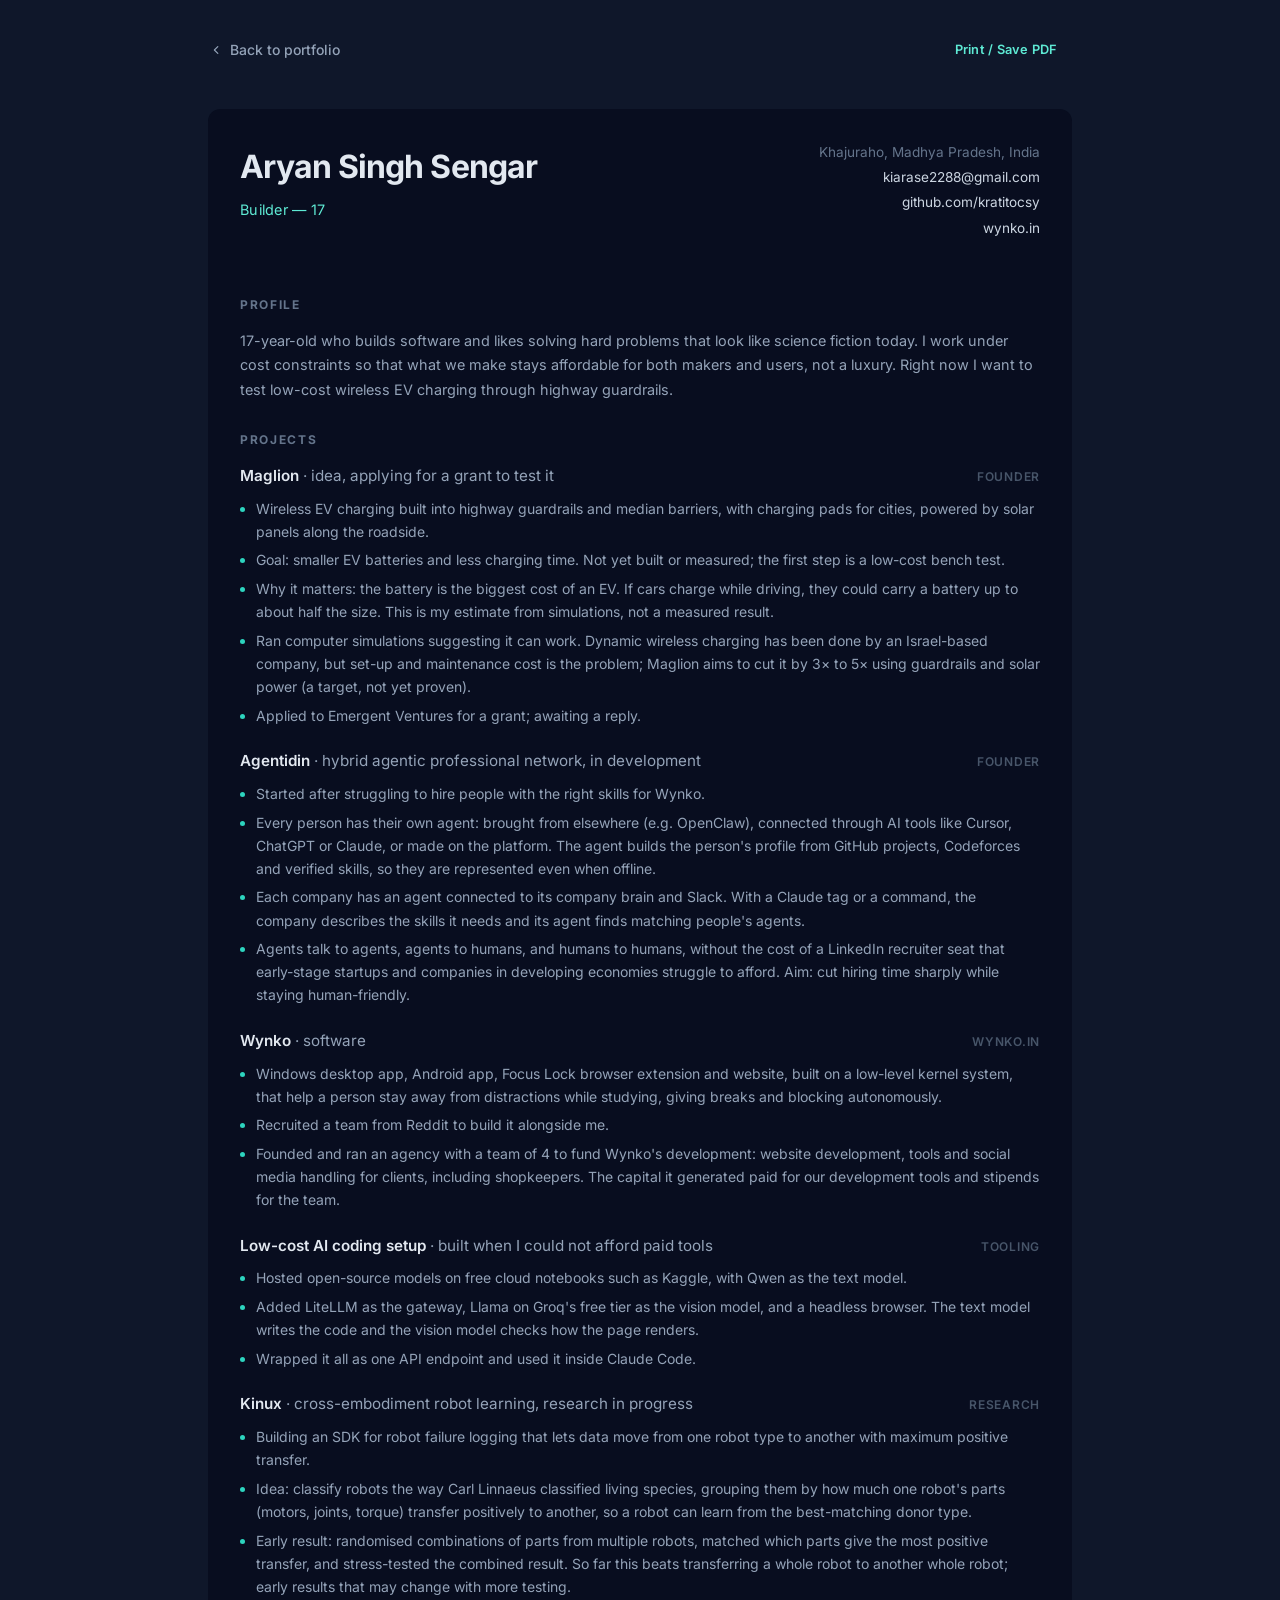
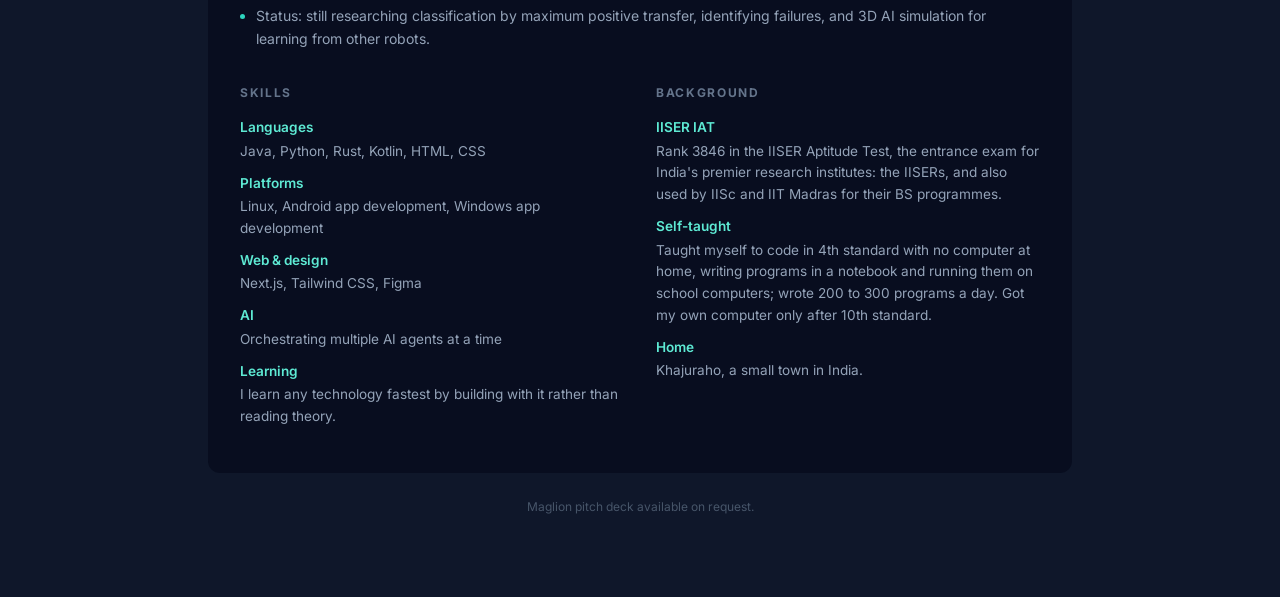
==== commit 62bc4c8d: "Describe IAT as entrance exam for premier research institutes Co-Authored-By: Claude Opus 5.5 <norep" ====
--- a/resume.html
+++ b/resume.html
@@ -135,7 +135,7 @@
           <h2>Background</h2>
           <dl class="resume-skills">
             <dt>IISER IAT</dt>
-            <dd>Rank 3846 in the IISER Aptitude Test, the entrance exam for India's IISER research institutes.</dd>
+            <dd>Rank 3846 in the IISER Aptitude Test, the entrance exam for India's premier research institutes: the IISERs, and also used by IISc and IIT Madras for their BS programmes.</dd>
             <dt>Self-taught</dt>
             <dd>Taught myself to code in 4th standard with no computer at home, writing programs in a notebook and running them on school computers; wrote 200 to 300 programs a day. Got my own computer only after 10th standard.</dd>
             <dt>Home</dt>
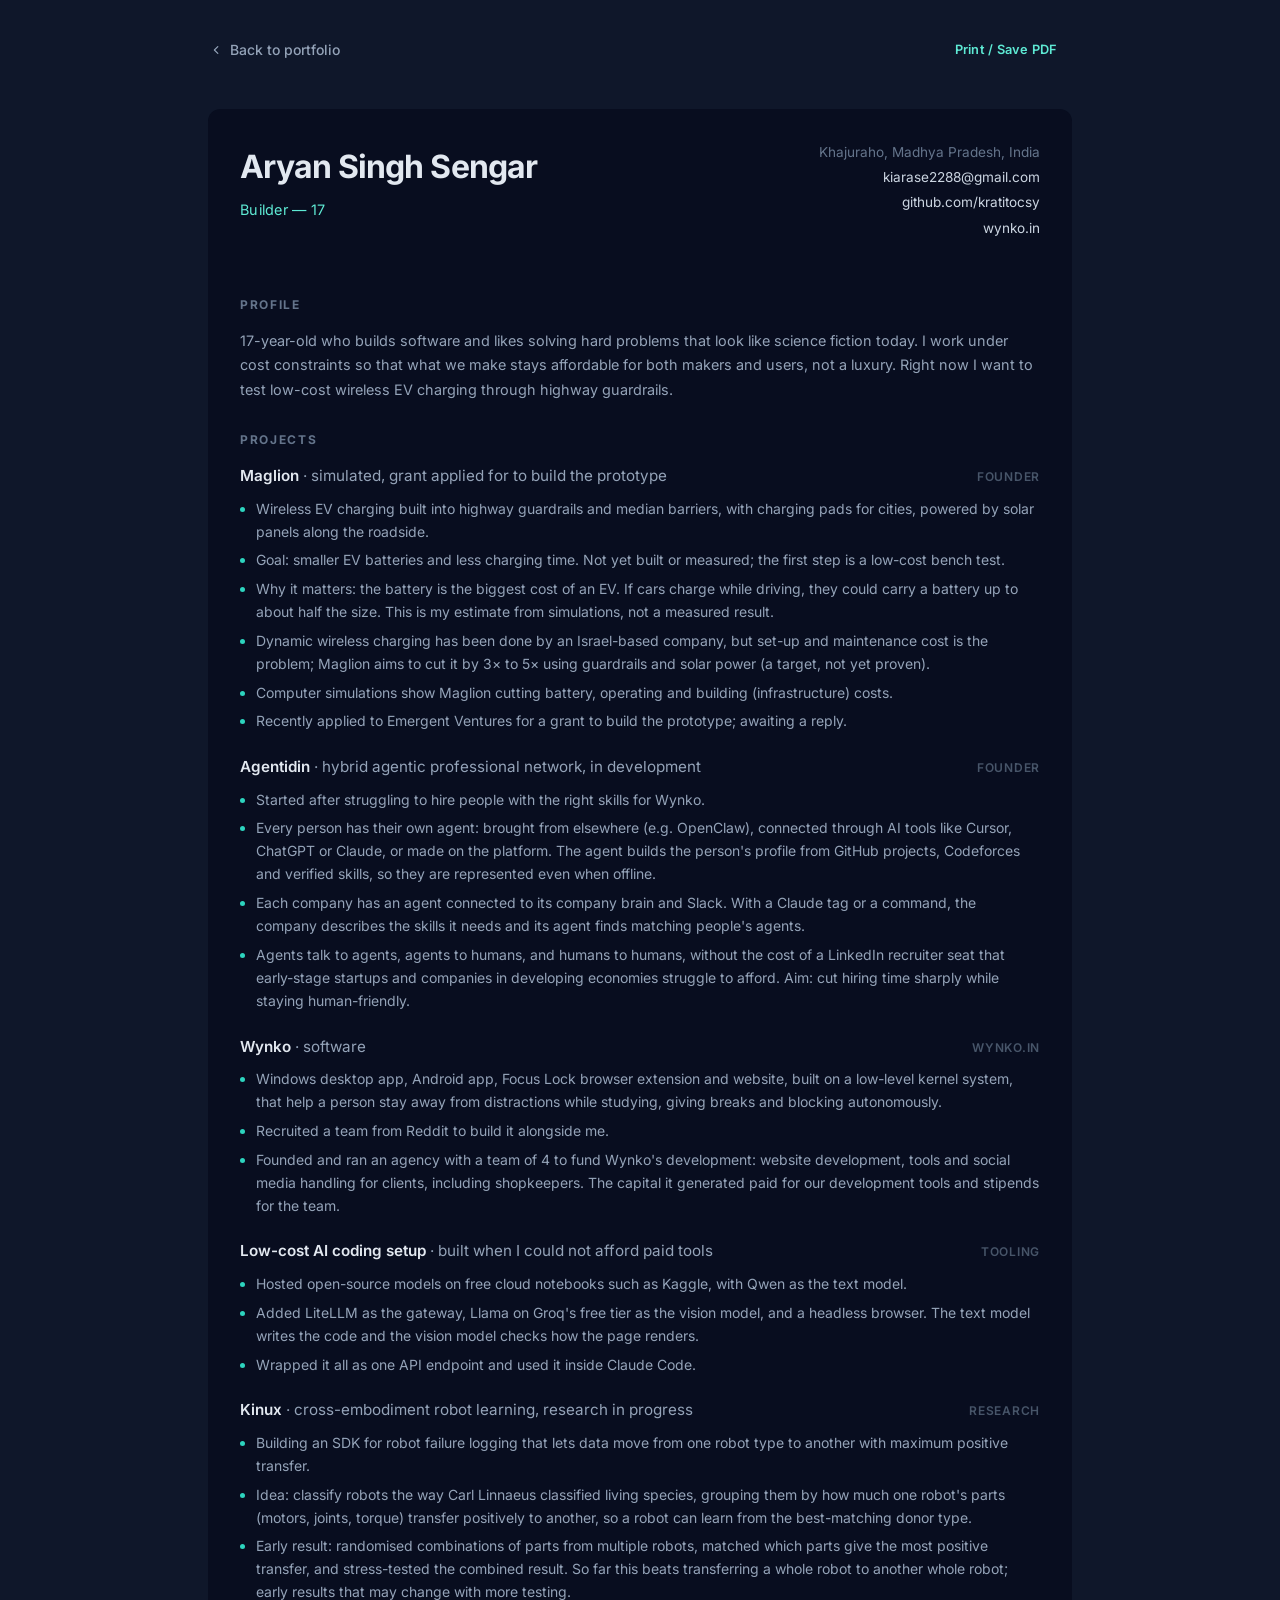
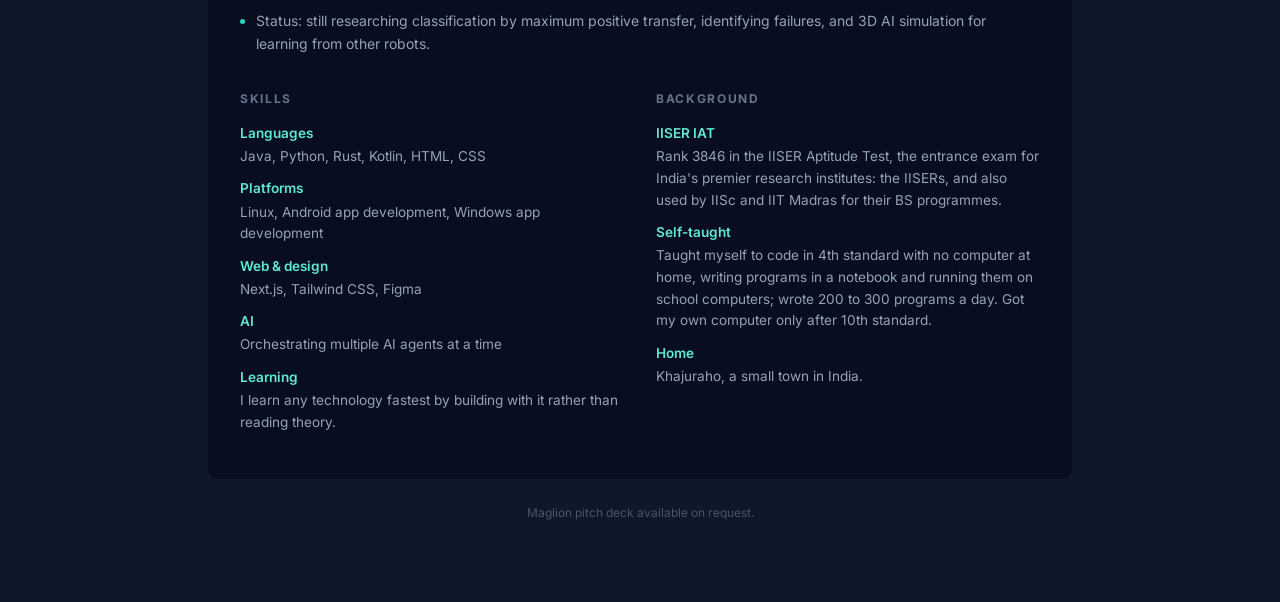
==== commit 431bc291: "Maglion: simulations show lower battery, operating and building costs; EV grant applied for prototyp" ====
--- a/resume.html
+++ b/resume.html
@@ -52,15 +52,16 @@
 
         <article class="resume-item">
           <div class="resume-item-head">
-            <h3>Maglion <span>· idea, applying for a grant to test it</span></h3>
+            <h3>Maglion <span>· simulated, grant applied for to build the prototype</span></h3>
             <p>Founder</p>
           </div>
           <ul class="resume-bullets">
             <li>Wireless EV charging built into highway guardrails and median barriers, with charging pads for cities, powered by solar panels along the roadside.</li>
             <li>Goal: smaller EV batteries and less charging time. Not yet built or measured; the first step is a low-cost bench test.</li>
             <li>Why it matters: the battery is the biggest cost of an EV. If cars charge while driving, they could carry a battery up to about half the size. This is my estimate from simulations, not a measured result.</li>
-            <li>Ran computer simulations suggesting it can work. Dynamic wireless charging has been done by an Israel-based company, but set-up and maintenance cost is the problem; Maglion aims to cut it by 3× to 5× using guardrails and solar power (a target, not yet proven).</li>
-            <li>Applied to Emergent Ventures for a grant; awaiting a reply.</li>
+            <li>Dynamic wireless charging has been done by an Israel-based company, but set-up and maintenance cost is the problem; Maglion aims to cut it by 3× to 5× using guardrails and solar power (a target, not yet proven).</li>
+            <li>Computer simulations show Maglion cutting battery, operating and building (infrastructure) costs.</li>
+            <li>Recently applied to Emergent Ventures for a grant to build the prototype; awaiting a reply.</li>
           </ul>
         </article>
 
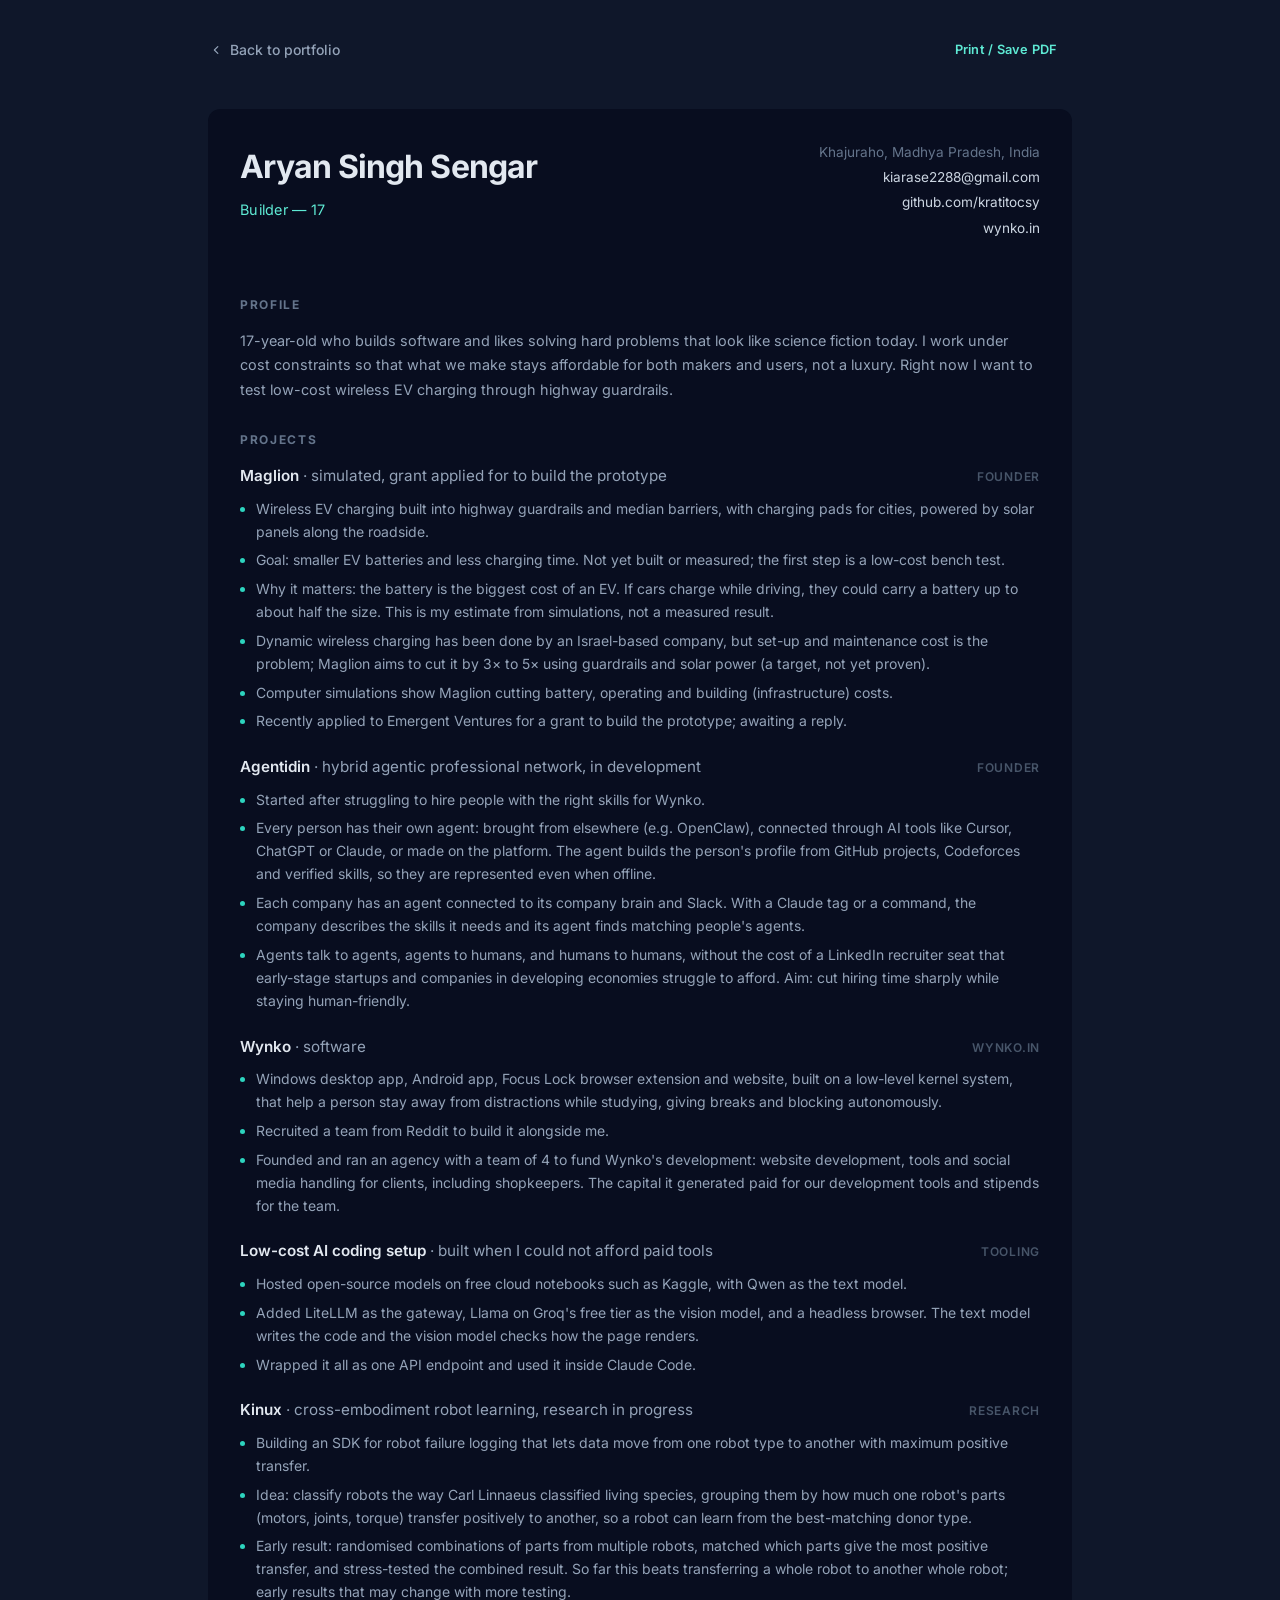
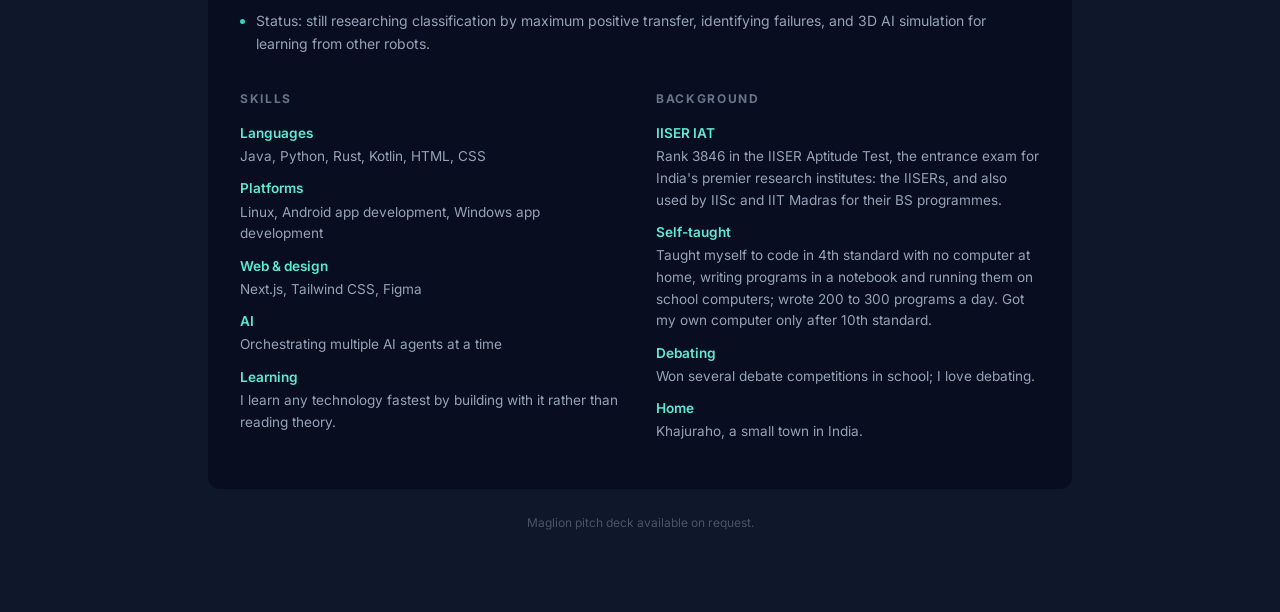
==== commit 9b15f441: "Add debating wins to Story and resume Co-Authored-By: Claude Opus 5.5 <noreply@anthropic.com> Claude" ====
--- a/resume.html
+++ b/resume.html
@@ -139,6 +139,8 @@
             <dd>Rank 3846 in the IISER Aptitude Test, the entrance exam for India's premier research institutes: the IISERs, and also used by IISc and IIT Madras for their BS programmes.</dd>
             <dt>Self-taught</dt>
             <dd>Taught myself to code in 4th standard with no computer at home, writing programs in a notebook and running them on school computers; wrote 200 to 300 programs a day. Got my own computer only after 10th standard.</dd>
+            <dt>Debating</dt>
+            <dd>Won several debate competitions in school; I love debating.</dd>
             <dt>Home</dt>
             <dd>Khajuraho, a small town in India.</dd>
           </dl>
